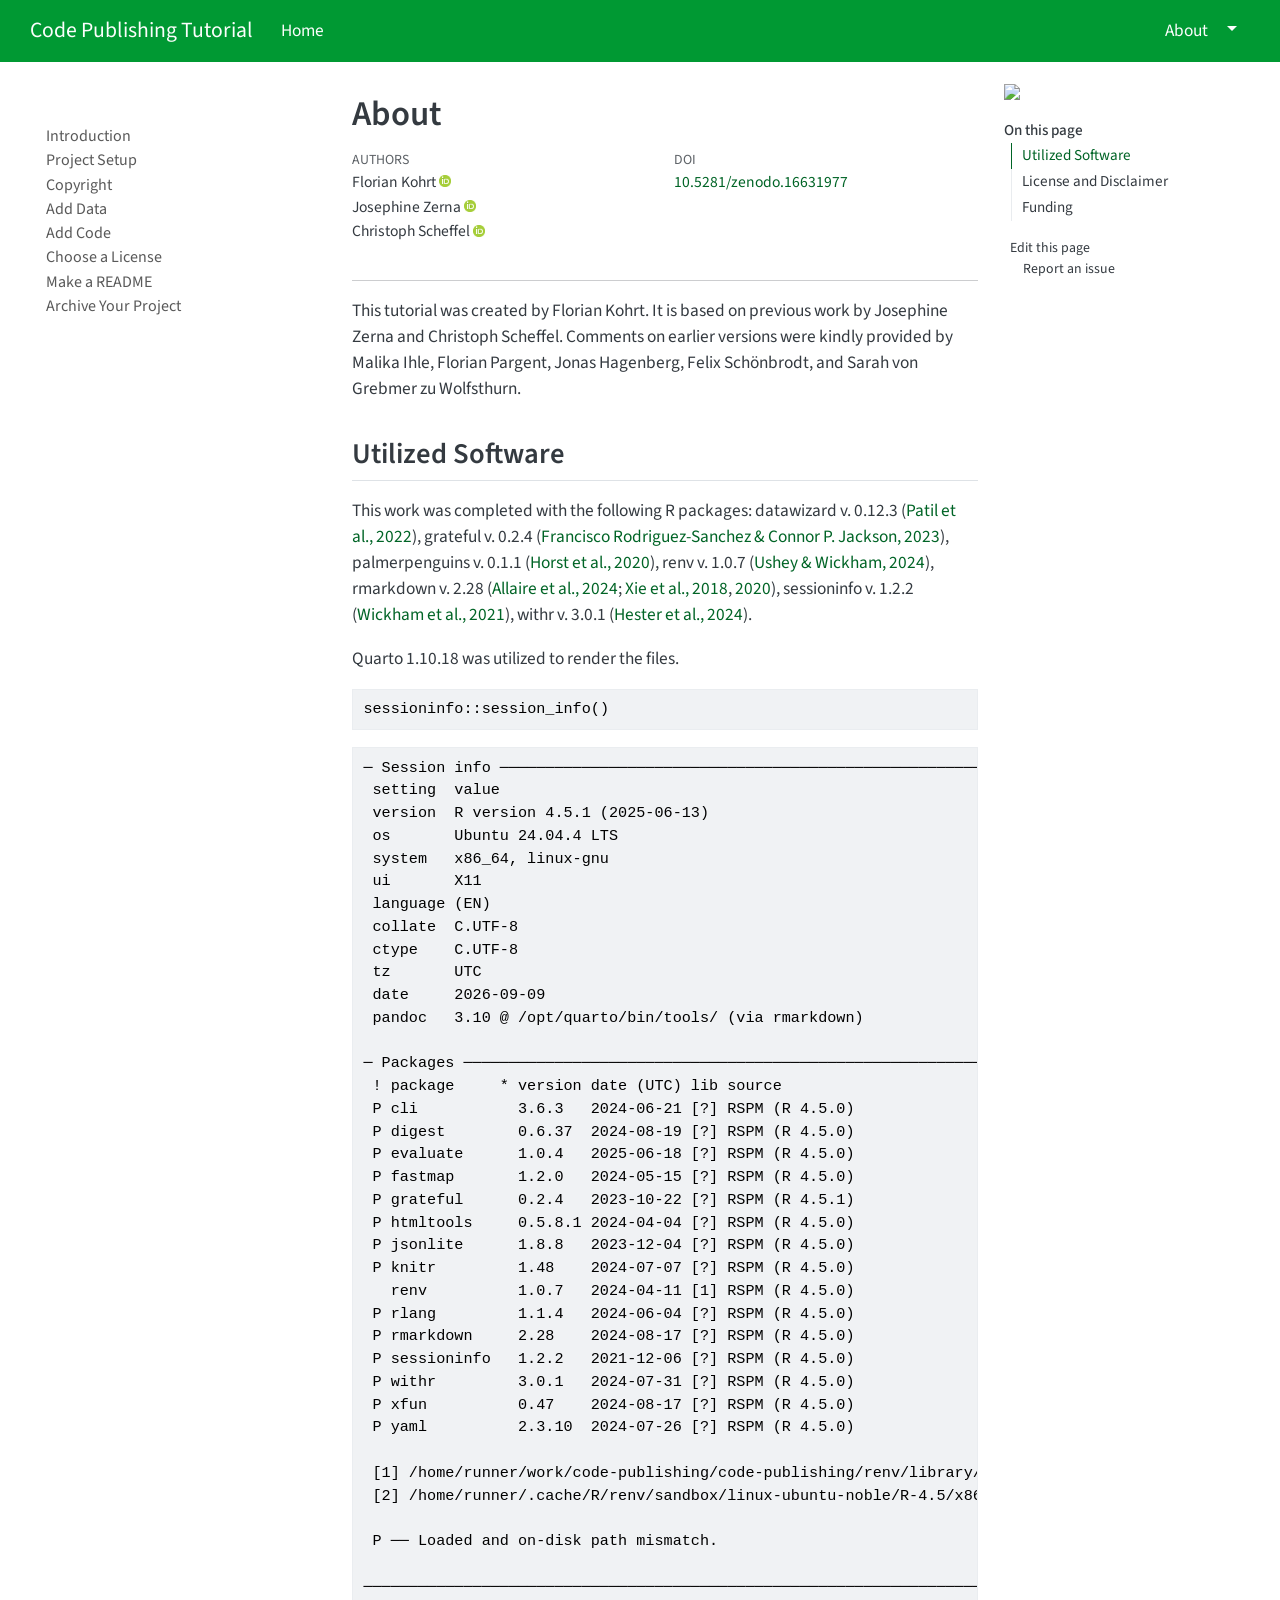
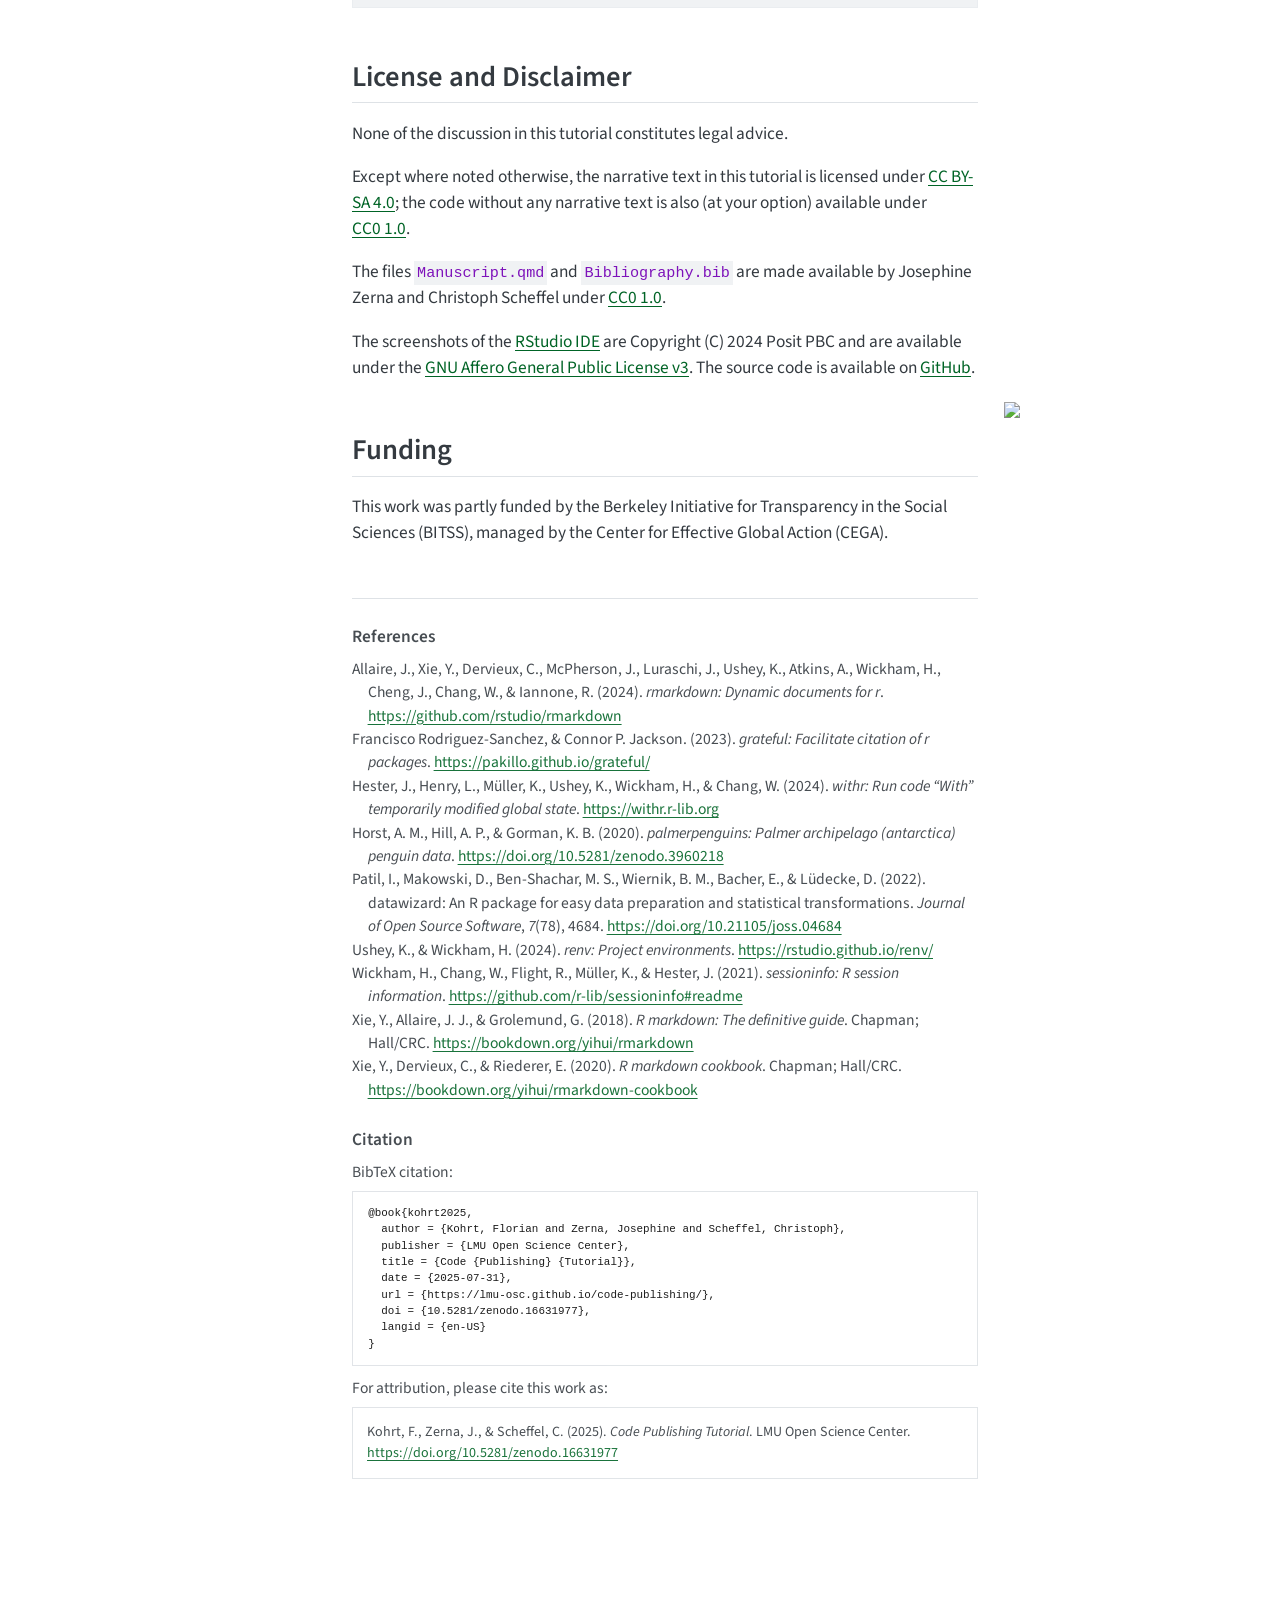
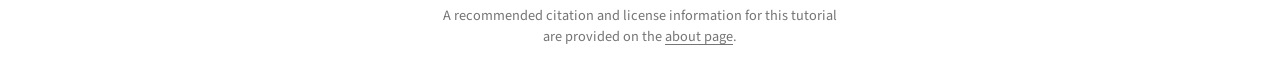
==== about.html @ c2f4f4b2 "Built site for gh-pages" ====
<!DOCTYPE html>
<html xmlns="http://www.w3.org/1999/xhtml" lang="en-US" xml:lang="en-US"><head>

<meta charset="utf-8">
<meta name="generator" content="quarto-1.10.18">

<meta name="viewport" content="width=device-width, initial-scale=1.0, user-scalable=yes">

<meta name="author" content="Florian Kohrt">
<meta name="author" content="Josephine Zerna">
<meta name="author" content="Christoph Scheffel">

<title>About – Code Publishing Tutorial</title>
<style>
/* Default styles provided by pandoc.
** See https://pandoc.org/MANUAL.html#variables-for-html for config info.
*/
span.smallcaps{font-variant: small-caps;}
div.columns{display: flex; gap: 1.5em;}
div.column{flex: auto;}
@media screen {
div.columns{gap: min(4vw, 1.5em);}
div.column{overflow-x: auto;}
}
div.hanging-indent{margin-left: 1.5em; text-indent: -1.5em;}
ul.task-list{list-style: none;}
ul.task-list li input[type="checkbox"] {
  width: 0.8em;
  margin: 0 0.8em 0.2em -1em; /* quarto-specific, see https://github.com/quarto-dev/quarto-cli/issues/4556 */ 
  vertical-align: middle;
}
/* CSS for syntax highlighting */
html { -webkit-text-size-adjust: 100%; }
pre > code.sourceCode { white-space: pre; position: relative; }
pre > code.sourceCode > span { display: inline-block; line-height: 1.25; }
pre > code.sourceCode > span:empty { height: 1.2em; }
.sourceCode { overflow: visible; }
code.sourceCode > span { color: inherit; text-decoration: inherit; }
div.sourceCode { margin: 1em 0; }
pre.sourceCode { margin: 0; }
@media screen {
div.sourceCode { overflow: auto; }
}
@media print {
pre > code.sourceCode { white-space: pre-wrap; }
pre > code.sourceCode > span { text-indent: -5em; padding-left: 5em; }
}
pre.numberSource code
  { counter-reset: source-line 0; }
pre.numberSource code > span
  { position: relative; left: -4em; counter-increment: source-line; }
pre.numberSource code > span > a:first-child::before
  { content: counter(source-line);
    position: relative; left: -1em; text-align: right; vertical-align: baseline;
    border: none; display: inline-block;
    -webkit-touch-callout: none; -webkit-user-select: none;
    -khtml-user-select: none; -moz-user-select: none;
    -ms-user-select: none; user-select: none;
    padding: 0 4px; width: 4em;
  }
pre.numberSource { margin-left: 3em;  padding-left: 4px; }
div.sourceCode
  {   }
@media screen {
pre > code.sourceCode > span > a:first-child::before { text-decoration: underline; }
}
/* CSS for citations */
div.csl-bib-body { }
div.csl-entry {
  clear: both;
  margin-bottom: 0em;
}
.hanging-indent div.csl-entry {
  margin-left:2em;
  text-indent:-2em;
}
div.csl-left-margin {
  min-width:2em;
  float:left;
}
div.csl-right-inline {
  margin-left:2em;
  padding-left:1em;
}
div.csl-indent {
  margin-left: 2em;
}</style>


<script src="site_libs/quarto-nav/quarto-nav.js"></script>
<script src="site_libs/quarto-nav/headroom.min.js"></script>
<script src="site_libs/clipboard/clipboard.min.js"></script>
<script src="site_libs/quarto-search/autocomplete.umd.js"></script>
<script src="site_libs/quarto-search/fuse.min.js"></script>
<script src="site_libs/quarto-search/quarto-search.js"></script>
<meta name="quarto:offset" content="./">
<link href="./images/LMU-OSC_favicon.jpg" rel="icon" type="image/jpeg">
<script src="site_libs/quarto-html/quarto.js" type="module"></script>
<script src="site_libs/quarto-html/tabsets/tabsets.js" type="module"></script>
<script src="site_libs/quarto-html/popper.min.js"></script>
<script src="site_libs/quarto-html/tippy.umd.min.js"></script>
<script src="site_libs/quarto-html/anchor.min.js"></script>
<link href="site_libs/quarto-html/tippy.css" rel="stylesheet">
<link href="site_libs/quarto-html/quarto-syntax-highlighting-64a204ab8560d761af7679ceaba22944.css" rel="stylesheet" id="quarto-text-highlighting-styles">
<script src="site_libs/bootstrap/bootstrap.min.js"></script>
<link href="site_libs/bootstrap/bootstrap-icons.css" rel="stylesheet">
<link href="site_libs/bootstrap/bootstrap-1b61141437a5962cd4e12cdd92d5c859.min.css" rel="stylesheet" append-hash="true" id="quarto-bootstrap" data-mode="light">
<script id="quarto-search-options" type="application/json">{
  "location": "sidebar",
  "copy-button": false,
  "collapse-after": 3,
  "panel-placement": "start",
  "type": "textbox",
  "limit": 50,
  "keyboard-shortcut": [
    "f",
    "/",
    "s"
  ],
  "language": {
    "search-no-results-text": "No results",
    "search-matching-documents-text": "matching documents",
    "search-copy-link-title": "Copy link to search",
    "search-hide-matches-text": "Hide additional matches",
    "search-more-match-text": "more match in this document",
    "search-more-matches-text": "more matches in this document",
    "search-clear-button-title": "Clear",
    "search-text-placeholder": "",
    "search-detached-cancel-button-title": "Cancel",
    "search-submit-button-title": "Submit",
    "search-label": "Search"
  }
}</script>


</head>

<body class="nav-sidebar floating nav-fixed slimcontent quarto-light">

<div id="quarto-search-results"></div>
  <header id="quarto-header" class="headroom fixed-top">
    <nav class="navbar navbar-expand-lg " data-bs-theme="dark">
      <div class="navbar-container container-fluid">
      <div class="navbar-brand-container mx-auto">
    <a class="navbar-brand" href="./index.html">
    <span class="navbar-title">Code Publishing Tutorial</span>
    </a>
  </div>
          <button class="navbar-toggler" type="button" data-bs-toggle="collapse" data-bs-target="#navbarCollapse" aria-controls="navbarCollapse" role="menu" aria-expanded="false" aria-label="Toggle navigation" onclick="if (window.quartoToggleHeadroom) { window.quartoToggleHeadroom(); }">
  <span class="navbar-toggler-icon"></span>
</button>
          <div class="collapse navbar-collapse" id="navbarCollapse">
            <ul class="navbar-nav navbar-nav-scroll me-auto">
  <li class="nav-item">
    <a class="nav-link" href="./index.html"> 
<span class="menu-text">Home</span></a>
  </li>  
</ul>
            <ul class="navbar-nav navbar-nav-scroll ms-auto">
  <li class="nav-item">
    <a class="nav-link active" href="./about.html" aria-current="page"> 
<span class="menu-text">About</span></a>
  </li>  
</ul>
          </div> <!-- /navcollapse -->
            <div class="quarto-navbar-tools">
    <div class="dropdown">
      <a href="" title="" id="quarto-navigation-tool-dropdown-0" class="quarto-navigation-tool dropdown-toggle px-1" data-bs-toggle="dropdown" aria-expanded="false" role="link" aria-label=""><i class="bi bi-github"></i></a>
      <ul class="dropdown-menu" aria-labelledby="quarto-navigation-tool-dropdown-0">
          <li>
            <a class="dropdown-item quarto-navbar-tools-item" href="https://github.com/fkohrt/code-publishing">
            Source Code
            </a>
          </li>
          <li>
            <a class="dropdown-item quarto-navbar-tools-item" href="https://github.com/fkohrt/code-publishing/issues">
            Report a Bug
            </a>
          </li>
      </ul>
    </div>
    <a href="https://www.osc.uni-muenchen.de/" title="" class="quarto-navigation-tool px-1" aria-label=""><i class="bi bi-house-heart"></i></a>
</div>
      </div> <!-- /container-fluid -->
    </nav>
  <nav class="quarto-secondary-nav">
    <div class="container-fluid d-flex">
      <button type="button" class="quarto-btn-toggle btn" data-bs-toggle="collapse" role="button" data-bs-target=".quarto-sidebar-collapse-item" aria-controls="quarto-sidebar" aria-expanded="false" aria-label="Toggle sidebar navigation" onclick="if (window.quartoToggleHeadroom) { window.quartoToggleHeadroom(); }">
        <i class="bi bi-layout-text-sidebar-reverse"></i>
      </button>
        <nav class="quarto-page-breadcrumbs" aria-label="breadcrumb"><ol class="breadcrumb"><li class="breadcrumb-item">About</li></ol></nav>
        <a class="flex-grow-1" role="navigation" data-bs-toggle="collapse" data-bs-target=".quarto-sidebar-collapse-item" aria-controls="quarto-sidebar" aria-expanded="false" aria-label="Toggle sidebar navigation" onclick="if (window.quartoToggleHeadroom) { window.quartoToggleHeadroom(); }">      
        </a>
      <button type="button" class="btn quarto-search-button" aria-label="Search" onclick="window.quartoOpenSearch();">
        <i class="bi bi-search"></i>
      </button>
    </div>
  </nav>
</header>
<!-- content -->
<div id="quarto-content" class="quarto-container page-columns page-rows-contents page-layout-article page-navbar">
<!-- sidebar -->
  <nav id="quarto-sidebar" class="sidebar collapse collapse-horizontal quarto-sidebar-collapse-item sidebar-navigation floating overflow-auto">
        <div class="mt-2 flex-shrink-0 align-items-center">
        <div class="sidebar-search">
        <div id="quarto-search" class="" title="Search"></div>
        </div>
        </div>
    <div class="sidebar-menu-container"> 
    <ul class="list-unstyled mt-1">
        <li class="sidebar-item">
  <div class="sidebar-item-container"> 
  <a href="./intro.html" class="sidebar-item-text sidebar-link">
 <span class="menu-text">Introduction</span></a>
  </div>
</li>
        <li class="sidebar-item">
  <div class="sidebar-item-container"> 
  <a href="./setup.html" class="sidebar-item-text sidebar-link">
 <span class="menu-text">Project Setup</span></a>
  </div>
</li>
        <li class="sidebar-item">
  <div class="sidebar-item-container"> 
  <a href="./copyright.html" class="sidebar-item-text sidebar-link">
 <span class="menu-text">Copyright</span></a>
  </div>
</li>
        <li class="sidebar-item">
  <div class="sidebar-item-container"> 
  <a href="./data.html" class="sidebar-item-text sidebar-link">
 <span class="menu-text">Add Data</span></a>
  </div>
</li>
        <li class="sidebar-item">
  <div class="sidebar-item-container"> 
  <a href="./code.html" class="sidebar-item-text sidebar-link">
 <span class="menu-text">Add Code</span></a>
  </div>
</li>
        <li class="sidebar-item">
  <div class="sidebar-item-container"> 
  <a href="./choose_license.html" class="sidebar-item-text sidebar-link">
 <span class="menu-text">Choose a License</span></a>
  </div>
</li>
        <li class="sidebar-item">
  <div class="sidebar-item-container"> 
  <a href="./make_readme.html" class="sidebar-item-text sidebar-link">
 <span class="menu-text">Make a README</span></a>
  </div>
</li>
        <li class="sidebar-item">
  <div class="sidebar-item-container"> 
  <a href="./archive.html" class="sidebar-item-text sidebar-link">
 <span class="menu-text">Archive Your Project</span></a>
  </div>
</li>
    </ul>
    </div>
</nav>
<div id="quarto-sidebar-glass" class="quarto-sidebar-collapse-item" data-bs-toggle="collapse" data-bs-target=".quarto-sidebar-collapse-item"></div>
<!-- margin-sidebar -->
    <div id="quarto-margin-sidebar" class="sidebar margin-sidebar"><div class="quarto-margin-header"><div class="margin-header-item">
<p><img src="./images/LMU-OSC_logo.jpg" class="img-fluid" width="175"></p>
</div></div>
        <nav id="TOC" role="doc-toc" class="toc-active">
    <h2 id="toc-title">On this page</h2>
   
  <ul>
  <li><a href="#utilized-software" id="toc-utilized-software" class="nav-link active" data-scroll-target="#utilized-software">Utilized Software</a></li>
  <li><a href="#license-and-disclaimer" id="toc-license-and-disclaimer" class="nav-link" data-scroll-target="#license-and-disclaimer">License and Disclaimer</a></li>
  <li><a href="#funding" id="toc-funding" class="nav-link" data-scroll-target="#funding">Funding</a></li>
  </ul>
<div class="toc-actions"><ul><li><a href="https://github.com/fkohrt/code-publishing/edit/main/about.qmd" class="toc-action"><i class="bi bi-github"></i>Edit this page</a></li><li><a href="https://github.com/fkohrt/code-publishing/issues/new" class="toc-action"><i class="bi empty"></i>Report an issue</a></li></ul></div></nav>
    </div>
<!-- main -->
<main class="content page-columns page-full" id="quarto-document-content">

<header id="title-block-header" class="quarto-title-block default">
<div class="quarto-title">
<h1 class="title">About</h1>
</div>



<div class="quarto-title-meta">

    <div>
    <div class="quarto-title-meta-heading">Authors</div>
    <div class="quarto-title-meta-contents">
             <p>Florian Kohrt <a href="https://orcid.org/0000-0003-0374-5625" class="quarto-title-author-orcid" aria-label="ORCID profile for Florian Kohrt"> <img alt="" src="[data-uri]"></a></p>
             <p>Josephine Zerna <a href="https://orcid.org/0000-0003-2892-884X" class="quarto-title-author-orcid" aria-label="ORCID profile for Josephine Zerna"> <img alt="" src="[data-uri]"></a></p>
             <p>Christoph Scheffel <a href="https://orcid.org/0000-0001-5963-9229" class="quarto-title-author-orcid" aria-label="ORCID profile for Christoph Scheffel"> <img alt="" src="[data-uri]"></a></p>
          </div>
  </div>
    
  
    
    <div>
    <div class="quarto-title-meta-heading">Doi</div>
    <div class="quarto-title-meta-contents">
      <p class="doi">
        <a href="https://doi.org/10.5281/zenodo.16631977">10.5281/zenodo.16631977</a>
      </p>
    </div>
  </div>
  </div>
  


</header>


<hr>
<p>This tutorial was created by Florian Kohrt. It is based on previous work by Josephine Zerna and Christoph Scheffel. Comments on earlier versions were kindly provided by Malika Ihle, Florian Pargent, Jonas Hagenberg, Felix Schönbrodt, and Sarah von Grebmer zu Wolfsthurn.</p>
<section id="utilized-software" class="level2">
<h2 class="anchored" data-anchor-id="utilized-software">Utilized Software</h2>
<div class="cell">
<div class="cell-output-display">
<p>This work was completed with the following R packages: datawizard v. 0.12.3 <span class="citation" data-cites="datawizard">(<a href="#ref-datawizard" role="doc-biblioref">Patil et al., 2022</a>)</span>, grateful v. 0.2.4 <span class="citation" data-cites="grateful">(<a href="#ref-grateful" role="doc-biblioref">Francisco Rodriguez-Sanchez &amp; Connor P. Jackson, 2023</a>)</span>, palmerpenguins v. 0.1.1 <span class="citation" data-cites="palmerpenguins">(<a href="#ref-palmerpenguins" role="doc-biblioref">Horst et al., 2020</a>)</span>, renv v. 1.0.7 <span class="citation" data-cites="renv">(<a href="#ref-renv" role="doc-biblioref">Ushey &amp; Wickham, 2024</a>)</span>, rmarkdown v. 2.28 <span class="citation" data-cites="rmarkdown2018 rmarkdown2020 rmarkdown2024">(<a href="#ref-rmarkdown2024" role="doc-biblioref">Allaire et al., 2024</a>; <a href="#ref-rmarkdown2018" role="doc-biblioref">Xie et al., 2018</a>, <a href="#ref-rmarkdown2020" role="doc-biblioref">2020</a>)</span>, sessioninfo v. 1.2.2 <span class="citation" data-cites="sessioninfo">(<a href="#ref-sessioninfo" role="doc-biblioref">Wickham et al., 2021</a>)</span>, withr v. 3.0.1 <span class="citation" data-cites="withr">(<a href="#ref-withr" role="doc-biblioref">Hester et al., 2024</a>)</span>.</p>
</div>
</div>
<p>Quarto 1.10.18 was utilized to render the files.</p>
<div class="cell">
<div class="code-copy-outer-scaffold"><div class="sourceCode cell-code" id="cb1"><pre class="sourceCode r code-with-copy"><code class="sourceCode r"><span id="cb1-1"><a href="#cb1-1" aria-hidden="true" tabindex="-1"></a>sessioninfo<span class="sc">::</span><span class="fu">session_info</span>()</span></code></pre></div><button title="Copy to Clipboard" class="code-copy-button"><i class="bi"></i></button></div>
<div class="cell-output cell-output-stdout">
<div class="code-copy-outer-scaffold"><div class="sourceCode" id="cb2"><pre class="sourceCode txt code-overflow-scroll code-with-copy"><code class="sourceCode default"><span id="cb2-1"><a href="#cb2-1" aria-hidden="true" tabindex="-1"></a>─ Session info ───────────────────────────────────────────────────────────────</span>
<span id="cb2-2"><a href="#cb2-2" aria-hidden="true" tabindex="-1"></a> setting  value</span>
<span id="cb2-3"><a href="#cb2-3" aria-hidden="true" tabindex="-1"></a> version  R version 4.5.1 (2025-06-13)</span>
<span id="cb2-4"><a href="#cb2-4" aria-hidden="true" tabindex="-1"></a> os       Ubuntu 24.04.4 LTS</span>
<span id="cb2-5"><a href="#cb2-5" aria-hidden="true" tabindex="-1"></a> system   x86_64, linux-gnu</span>
<span id="cb2-6"><a href="#cb2-6" aria-hidden="true" tabindex="-1"></a> ui       X11</span>
<span id="cb2-7"><a href="#cb2-7" aria-hidden="true" tabindex="-1"></a> language (EN)</span>
<span id="cb2-8"><a href="#cb2-8" aria-hidden="true" tabindex="-1"></a> collate  C.UTF-8</span>
<span id="cb2-9"><a href="#cb2-9" aria-hidden="true" tabindex="-1"></a> ctype    C.UTF-8</span>
<span id="cb2-10"><a href="#cb2-10" aria-hidden="true" tabindex="-1"></a> tz       UTC</span>
<span id="cb2-11"><a href="#cb2-11" aria-hidden="true" tabindex="-1"></a> date     2026-09-09</span>
<span id="cb2-12"><a href="#cb2-12" aria-hidden="true" tabindex="-1"></a> pandoc   3.10 @ /opt/quarto/bin/tools/ (via rmarkdown)</span>
<span id="cb2-13"><a href="#cb2-13" aria-hidden="true" tabindex="-1"></a></span>
<span id="cb2-14"><a href="#cb2-14" aria-hidden="true" tabindex="-1"></a>─ Packages ───────────────────────────────────────────────────────────────────</span>
<span id="cb2-15"><a href="#cb2-15" aria-hidden="true" tabindex="-1"></a> ! package     * version date (UTC) lib source</span>
<span id="cb2-16"><a href="#cb2-16" aria-hidden="true" tabindex="-1"></a> P cli           3.6.3   2024-06-21 [?] RSPM (R 4.5.0)</span>
<span id="cb2-17"><a href="#cb2-17" aria-hidden="true" tabindex="-1"></a> P digest        0.6.37  2024-08-19 [?] RSPM (R 4.5.0)</span>
<span id="cb2-18"><a href="#cb2-18" aria-hidden="true" tabindex="-1"></a> P evaluate      1.0.4   2025-06-18 [?] RSPM (R 4.5.0)</span>
<span id="cb2-19"><a href="#cb2-19" aria-hidden="true" tabindex="-1"></a> P fastmap       1.2.0   2024-05-15 [?] RSPM (R 4.5.0)</span>
<span id="cb2-20"><a href="#cb2-20" aria-hidden="true" tabindex="-1"></a> P grateful      0.2.4   2023-10-22 [?] RSPM (R 4.5.1)</span>
<span id="cb2-21"><a href="#cb2-21" aria-hidden="true" tabindex="-1"></a> P htmltools     0.5.8.1 2024-04-04 [?] RSPM (R 4.5.0)</span>
<span id="cb2-22"><a href="#cb2-22" aria-hidden="true" tabindex="-1"></a> P jsonlite      1.8.8   2023-12-04 [?] RSPM (R 4.5.0)</span>
<span id="cb2-23"><a href="#cb2-23" aria-hidden="true" tabindex="-1"></a> P knitr         1.48    2024-07-07 [?] RSPM (R 4.5.0)</span>
<span id="cb2-24"><a href="#cb2-24" aria-hidden="true" tabindex="-1"></a>   renv          1.0.7   2024-04-11 [1] RSPM (R 4.5.0)</span>
<span id="cb2-25"><a href="#cb2-25" aria-hidden="true" tabindex="-1"></a> P rlang         1.1.4   2024-06-04 [?] RSPM (R 4.5.0)</span>
<span id="cb2-26"><a href="#cb2-26" aria-hidden="true" tabindex="-1"></a> P rmarkdown     2.28    2024-08-17 [?] RSPM (R 4.5.0)</span>
<span id="cb2-27"><a href="#cb2-27" aria-hidden="true" tabindex="-1"></a> P sessioninfo   1.2.2   2021-12-06 [?] RSPM (R 4.5.0)</span>
<span id="cb2-28"><a href="#cb2-28" aria-hidden="true" tabindex="-1"></a> P withr         3.0.1   2024-07-31 [?] RSPM (R 4.5.0)</span>
<span id="cb2-29"><a href="#cb2-29" aria-hidden="true" tabindex="-1"></a> P xfun          0.47    2024-08-17 [?] RSPM (R 4.5.0)</span>
<span id="cb2-30"><a href="#cb2-30" aria-hidden="true" tabindex="-1"></a> P yaml          2.3.10  2024-07-26 [?] RSPM (R 4.5.0)</span>
<span id="cb2-31"><a href="#cb2-31" aria-hidden="true" tabindex="-1"></a></span>
<span id="cb2-32"><a href="#cb2-32" aria-hidden="true" tabindex="-1"></a> [1] /home/runner/work/code-publishing/code-publishing/renv/library/linux-ubuntu-noble/R-4.5/x86_64-pc-linux-gnu</span>
<span id="cb2-33"><a href="#cb2-33" aria-hidden="true" tabindex="-1"></a> [2] /home/runner/.cache/R/renv/sandbox/linux-ubuntu-noble/R-4.5/x86_64-pc-linux-gnu/179fe56a</span>
<span id="cb2-34"><a href="#cb2-34" aria-hidden="true" tabindex="-1"></a></span>
<span id="cb2-35"><a href="#cb2-35" aria-hidden="true" tabindex="-1"></a> P ── Loaded and on-disk path mismatch.</span>
<span id="cb2-36"><a href="#cb2-36" aria-hidden="true" tabindex="-1"></a></span>
<span id="cb2-37"><a href="#cb2-37" aria-hidden="true" tabindex="-1"></a>──────────────────────────────────────────────────────────────────────────────</span></code></pre></div><button title="Copy to Clipboard" class="code-copy-button"><i class="bi"></i></button></div>
</div>
</div>
</section>
<section id="license-and-disclaimer" class="level2">
<h2 class="anchored" data-anchor-id="license-and-disclaimer">License and Disclaimer</h2>
<p>None of the discussion in this tutorial constitutes legal advice.</p>
<p>Except where noted otherwise, the narrative text in this tutorial is licensed under <a href="LICENSE-CC-BY-SA.txt">CC&nbsp;BY-SA&nbsp;4.0</a>; the code without any narrative text is also (at your option) available under <a href="LICENSE-CC0.txt">CC0&nbsp;1.0</a>.</p>
<p>The files <code>Manuscript.qmd</code> and <code>Bibliography.bib</code> are made available by Josephine Zerna and Christoph Scheffel under <a href="LICENSE-CC0.txt">CC0&nbsp;1.0</a>.</p>
<p>The screenshots of the <a href="https://github.com/rstudio/rstudio">RStudio IDE</a> are Copyright (C) 2024 Posit PBC and are available under the <a href="LICENSE-AGPL.txt">GNU Affero General Public License v3</a>. The source code is available on <a href="https://github.com/rstudio/rstudio/tree/v2024.04.2%2B764">GitHub</a>.</p>
</section>
<section id="funding" class="level2 page-columns page-full">
<h2 class="anchored" data-anchor-id="funding">Funding</h2>

<div class="no-row-height column-margin column-container"><div class="">
<p><img src="images/bitss.png" class="img-fluid" width="250"></p>
</div></div><p>This work was partly funded by the Berkeley Initiative for Transparency in the Social Sciences (BITSS), managed by the Center for Effective Global Action (CEGA).</p>



</section>

<div id="quarto-appendix" class="default"><section class="quarto-appendix-contents" role="doc-bibliography" id="quarto-bibliography"><h2 class="anchored quarto-appendix-heading">References</h2><div id="refs" class="references csl-bib-body hanging-indent" data-entry-spacing="0" data-line-spacing="2" role="list">
<div id="ref-rmarkdown2024" class="csl-entry" role="listitem">
Allaire, J., Xie, Y., Dervieux, C., McPherson, J., Luraschi, J., Ushey, K., Atkins, A., Wickham, H., Cheng, J., Chang, W., &amp; Iannone, R. (2024). <em><span class="nocase">rmarkdown</span>: Dynamic documents for r</em>. <a href="https://github.com/rstudio/rmarkdown">https://github.com/rstudio/rmarkdown</a>
</div>
<div id="ref-grateful" class="csl-entry" role="listitem">
Francisco Rodriguez-Sanchez, &amp; Connor P. Jackson. (2023). <em><span class="nocase">grateful</span>: Facilitate citation of r packages</em>. <a href="https://pakillo.github.io/grateful/">https://pakillo.github.io/grateful/</a>
</div>
<div id="ref-withr" class="csl-entry" role="listitem">
Hester, J., Henry, L., Müller, K., Ushey, K., Wickham, H., &amp; Chang, W. (2024). <em><span class="nocase">withr</span>: Run code <span>“<span>With</span>”</span> temporarily modified global state</em>. <a href="https://withr.r-lib.org">https://withr.r-lib.org</a>
</div>
<div id="ref-palmerpenguins" class="csl-entry" role="listitem">
Horst, A. M., Hill, A. P., &amp; Gorman, K. B. (2020). <em><span class="nocase">palmerpenguins</span>: Palmer archipelago (antarctica) penguin data</em>. <a href="https://doi.org/10.5281/zenodo.3960218">https://doi.org/10.5281/zenodo.3960218</a>
</div>
<div id="ref-datawizard" class="csl-entry" role="listitem">
Patil, I., Makowski, D., Ben-Shachar, M. S., Wiernik, B. M., Bacher, E., &amp; Lüdecke, D. (2022). <span class="nocase">datawizard</span>: An <span>R</span> package for easy data preparation and statistical transformations. <em>Journal of Open Source Software</em>, <em>7</em>(78), 4684. <a href="https://doi.org/10.21105/joss.04684">https://doi.org/10.21105/joss.04684</a>
</div>
<div id="ref-renv" class="csl-entry" role="listitem">
Ushey, K., &amp; Wickham, H. (2024). <em><span class="nocase">renv</span>: Project environments</em>. <a href="https://rstudio.github.io/renv/">https://rstudio.github.io/renv/</a>
</div>
<div id="ref-sessioninfo" class="csl-entry" role="listitem">
Wickham, H., Chang, W., Flight, R., Müller, K., &amp; Hester, J. (2021). <em><span class="nocase">sessioninfo</span>: R session information</em>. <a href="https://github.com/r-lib/sessioninfo#readme">https://github.com/r-lib/sessioninfo#readme</a>
</div>
<div id="ref-rmarkdown2018" class="csl-entry" role="listitem">
Xie, Y., Allaire, J. J., &amp; Grolemund, G. (2018). <em>R markdown: The definitive guide</em>. Chapman; Hall/CRC. <a href="https://bookdown.org/yihui/rmarkdown">https://bookdown.org/yihui/rmarkdown</a>
</div>
<div id="ref-rmarkdown2020" class="csl-entry" role="listitem">
Xie, Y., Dervieux, C., &amp; Riederer, E. (2020). <em>R markdown cookbook</em>. Chapman; Hall/CRC. <a href="https://bookdown.org/yihui/rmarkdown-cookbook">https://bookdown.org/yihui/rmarkdown-cookbook</a>
</div>
</div></section><section class="quarto-appendix-contents" id="quarto-citation"><h2 class="anchored quarto-appendix-heading">Citation</h2><div><div class="quarto-appendix-secondary-label">BibTeX citation:</div><pre class="sourceCode code-with-copy quarto-appendix-bibtex"><code class="sourceCode bibtex">@book{kohrt2025,
  author = {Kohrt, Florian and Zerna, Josephine and Scheffel, Christoph},
  publisher = {LMU Open Science Center},
  title = {Code {Publishing} {Tutorial}},
  date = {2025-07-31},
  url = {https://lmu-osc.github.io/code-publishing/},
  doi = {10.5281/zenodo.16631977},
  langid = {en-US}
}
</code><button title="Copy to Clipboard" class="code-copy-button"><i class="bi"></i></button></pre><div class="quarto-appendix-secondary-label">For attribution, please cite this work as:</div><div id="ref-kohrt2025" class="csl-entry quarto-appendix-citeas" role="listitem">
Kohrt, F., Zerna, J., &amp; Scheffel, C. (2025). <em>Code Publishing
Tutorial</em>. LMU Open Science Center. <a href="https://doi.org/10.5281/zenodo.16631977">https://doi.org/10.5281/zenodo.16631977</a>
</div></div></section></div></main> <!-- /main -->
<script id="quarto-html-after-body" type="application/javascript">
  window.document.addEventListener("DOMContentLoaded", function (event) {
    const icon = "";
    const anchorJS = new window.AnchorJS();
    anchorJS.options = {
      placement: 'right',
      icon: icon
    };
    anchorJS.add('.anchored');
    const isCodeAnnotation = (el) => {
      for (const clz of el.classList) {
        if (clz.startsWith('code-annotation-')) {                     
          return true;
        }
      }
      return false;
    }
    const onCopySuccess = function(e) {
      // button target
      const button = e.trigger;
      // don't keep focus
      button.blur();
      // flash "checked"
      button.classList.add('code-copy-button-checked');
      var currentTitle = button.getAttribute("title");
      button.setAttribute("title", "Copied!");
      let tooltip;
      if (window.bootstrap) {
        button.setAttribute("data-bs-toggle", "tooltip");
        button.setAttribute("data-bs-placement", "left");
        button.setAttribute("data-bs-title", "Copied!");
        tooltip = new bootstrap.Tooltip(button, 
          { trigger: "manual", 
            customClass: "code-copy-button-tooltip",
            offset: [0, -8]});
        tooltip.show();    
      }
      setTimeout(function() {
        if (tooltip) {
          tooltip.hide();
          button.removeAttribute("data-bs-title");
          button.removeAttribute("data-bs-toggle");
          button.removeAttribute("data-bs-placement");
        }
        button.setAttribute("title", currentTitle);
        button.classList.remove('code-copy-button-checked');
      }, 1000);
      // clear code selection
      e.clearSelection();
    }
    const getTextToCopy = function(trigger) {
      const outerScaffold = trigger.parentElement.cloneNode(true);
      const codeEl = outerScaffold.querySelector('code');
      for (const childEl of codeEl.children) {
        if (isCodeAnnotation(childEl)) {
          childEl.remove();
        }
      }
      return codeEl.innerText;
    }
    const clipboard = new window.ClipboardJS('.code-copy-button:not([data-in-quarto-modal])', {
      text: getTextToCopy
    });
    clipboard.on('success', onCopySuccess);
    if (window.document.getElementById('quarto-embedded-source-code-modal')) {
      const clipboardModal = new window.ClipboardJS('.code-copy-button[data-in-quarto-modal]', {
        text: getTextToCopy,
        container: window.document.getElementById('quarto-embedded-source-code-modal')
      });
      clipboardModal.on('success', onCopySuccess);
    }
      var localhostRegex = new RegExp(/^(?:http|https):\/\/localhost\:?[0-9]*\//);
      var mailtoRegex = new RegExp(/^mailto:/);
        var filterRegex = new RegExp("https:\/\/fkohrt\.github\.io\/code-publishing\/");
      var isInternal = (href) => {
          return filterRegex.test(href) || localhostRegex.test(href) || mailtoRegex.test(href);
      }
      // Inspect non-navigation links and adorn them if external
     var links = window.document.querySelectorAll('a[href]:not(.nav-link):not(.navbar-brand):not(.toc-action):not(.sidebar-link):not(.sidebar-item-toggle):not(.pagination-link):not(.no-external):not([aria-hidden]):not(.dropdown-item):not(.quarto-navigation-tool):not(.about-link)');
      for (var i=0; i<links.length; i++) {
        const link = links[i];
        if (!isInternal(link.href)) {
          // undo the damage that might have been done by quarto-nav.js in the case of
          // links that we want to consider external
          if (link.dataset.originalHref !== undefined) {
            link.href = link.dataset.originalHref;
          }
        }
      }
    function tippyHover(el, contentFn, onTriggerFn, onUntriggerFn) {
      const config = {
        allowHTML: true,
        maxWidth: 500,
        delay: 100,
        arrow: false,
        appendTo: function(el) {
            return el.parentElement;
        },
        interactive: true,
        interactiveBorder: 10,
        theme: 'quarto',
        placement: 'bottom-start',
      };
      if (contentFn) {
        config.content = contentFn;
      }
      if (onTriggerFn) {
        config.onTrigger = onTriggerFn;
      }
      if (onUntriggerFn) {
        config.onUntrigger = onUntriggerFn;
      }
      window.tippy(el, config); 
    }
    const noterefs = window.document.querySelectorAll('a[role="doc-noteref"]');
    for (var i=0; i<noterefs.length; i++) {
      const ref = noterefs[i];
      tippyHover(ref, function() {
        // use id or data attribute instead here
        let href = ref.getAttribute('data-footnote-href') || ref.getAttribute('href');
        try { href = new URL(href).hash; } catch {}
        const id = href.replace(/^#\/?/, "");
        const note = window.document.getElementById(id);
        if (note) {
          return note.innerHTML;
        } else {
          return "";
        }
      });
    }
    const xrefs = window.document.querySelectorAll('a.quarto-xref');
    const processXRef = (id, note) => {
      // Strip column container classes
      const stripColumnClz = (el) => {
        el.classList.remove("page-full", "page-columns");
        if (el.children) {
          for (const child of el.children) {
            stripColumnClz(child);
          }
        }
      }
      stripColumnClz(note)
      if (id === null || id.startsWith('sec-')) {
        // Special case sections, only their first couple elements
        const container = document.createElement("div");
        if (note.children && note.children.length > 2) {
          container.appendChild(note.children[0].cloneNode(true));
          for (let i = 1; i < note.children.length; i++) {
            const child = note.children[i];
            if (child.tagName === "P" && child.innerText === "") {
              continue;
            } else {
              container.appendChild(child.cloneNode(true));
              break;
            }
          }
          if (window.Quarto?.typesetMath) {
            window.Quarto.typesetMath(container);
          }
          return container.innerHTML
        } else {
          if (window.Quarto?.typesetMath) {
            window.Quarto.typesetMath(note);
          }
          return note.innerHTML;
        }
      } else {
        // Remove any anchor links if they are present
        const anchorLink = note.querySelector('a.anchorjs-link');
        if (anchorLink) {
          anchorLink.remove();
        }
        if (window.Quarto?.typesetMath) {
          window.Quarto.typesetMath(note);
        }
        if (note.classList.contains("callout")) {
          return note.outerHTML;
        } else {
          return note.innerHTML;
        }
      }
    }
    for (var i=0; i<xrefs.length; i++) {
      const xref = xrefs[i];
      tippyHover(xref, undefined, function(instance) {
        instance.disable();
        let url = xref.getAttribute('href');
        let hash = undefined; 
        if (url.startsWith('#')) {
          hash = url;
        } else {
          try { hash = new URL(url).hash; } catch {}
        }
        if (hash) {
          const id = hash.replace(/^#\/?/, "");
          const note = window.document.getElementById(id);
          if (note !== null) {
            try {
              const html = processXRef(id, note.cloneNode(true));
              instance.setContent(html);
            } finally {
              instance.enable();
              instance.show();
            }
          } else {
            // See if we can fetch this
            fetch(url.split('#')[0])
            .then(res => res.text())
            .then(html => {
              const parser = new DOMParser();
              const htmlDoc = parser.parseFromString(html, "text/html");
              const note = htmlDoc.getElementById(id);
              if (note !== null) {
                const html = processXRef(id, note);
                instance.setContent(html);
              } 
            }).finally(() => {
              instance.enable();
              instance.show();
            });
          }
        } else {
          // See if we can fetch a full url (with no hash to target)
          // This is a special case and we should probably do some content thinning / targeting
          fetch(url)
          .then(res => res.text())
          .then(html => {
            const parser = new DOMParser();
            const htmlDoc = parser.parseFromString(html, "text/html");
            const note = htmlDoc.querySelector('main.content');
            if (note !== null) {
              // This should only happen for chapter cross references
              // (since there is no id in the URL)
              // remove the first header
              if (note.children.length > 0 && note.children[0].tagName === "HEADER") {
                note.children[0].remove();
              }
              const html = processXRef(null, note);
              instance.setContent(html);
            } 
          }).finally(() => {
            instance.enable();
            instance.show();
          });
        }
      }, function(instance) {
      });
    }
        let selectedAnnoteEl;
        const selectorForAnnotation = ( cell, annotation) => {
          let cellAttr = 'data-code-cell="' + cell + '"';
          let lineAttr = 'data-code-annotation="' +  annotation + '"';
          const selector = 'span[' + cellAttr + '][' + lineAttr + ']';
          return selector;
        }
        const selectCodeLines = (annoteEl) => {
          const doc = window.document;
          const targetCell = annoteEl.getAttribute("data-target-cell");
          const targetAnnotation = annoteEl.getAttribute("data-target-annotation");
          const annoteSpan = window.document.querySelector(selectorForAnnotation(targetCell, targetAnnotation));
          const lines = annoteSpan.getAttribute("data-code-lines").split(",");
          const lineIds = lines.map((line) => {
            return targetCell + "-" + line;
          })
          let top = null;
          let height = null;
          let parent = null;
          if (lineIds.length > 0) {
              //compute the position of the single el (top and bottom and make a div)
              const el = window.document.getElementById(lineIds[0]);
              top = el.offsetTop;
              height = el.offsetHeight;
              parent = el.parentElement.parentElement;
            if (lineIds.length > 1) {
              const lastEl = window.document.getElementById(lineIds[lineIds.length - 1]);
              const bottom = lastEl.offsetTop + lastEl.offsetHeight;
              height = bottom - top;
            }
            if (top !== null && height !== null && parent !== null) {
              // cook up a div (if necessary) and position it 
              let div = window.document.getElementById("code-annotation-line-highlight");
              if (div === null) {
                div = window.document.createElement("div");
                div.setAttribute("id", "code-annotation-line-highlight");
                div.style.position = 'absolute';
                parent.appendChild(div);
              }
              div.style.top = top - 2 + "px";
              div.style.height = height + 4 + "px";
              div.style.left = 0;
              let gutterDiv = window.document.getElementById("code-annotation-line-highlight-gutter");
              if (gutterDiv === null) {
                gutterDiv = window.document.createElement("div");
                gutterDiv.setAttribute("id", "code-annotation-line-highlight-gutter");
                gutterDiv.style.position = 'absolute';
                const codeCell = window.document.getElementById(targetCell);
                const gutter = codeCell.querySelector('.code-annotation-gutter');
                gutter.appendChild(gutterDiv);
              }
              gutterDiv.style.top = top - 2 + "px";
              gutterDiv.style.height = height + 4 + "px";
            }
            selectedAnnoteEl = annoteEl;
          }
        };
        const unselectCodeLines = () => {
          const elementsIds = ["code-annotation-line-highlight", "code-annotation-line-highlight-gutter"];
          elementsIds.forEach((elId) => {
            const div = window.document.getElementById(elId);
            if (div) {
              div.remove();
            }
          });
          selectedAnnoteEl = undefined;
        };
          // Handle positioning of the toggle
      window.addEventListener(
        "resize",
        throttle(() => {
          elRect = undefined;
          if (selectedAnnoteEl) {
            selectCodeLines(selectedAnnoteEl);
          }
        }, 10)
      );
      function throttle(fn, ms) {
      let throttle = false;
      let timer;
        return (...args) => {
          if(!throttle) { // first call gets through
              fn.apply(this, args);
              throttle = true;
          } else { // all the others get throttled
              if(timer) clearTimeout(timer); // cancel #2
              timer = setTimeout(() => {
                fn.apply(this, args);
                timer = throttle = false;
              }, ms);
          }
        };
      }
        // Attach click handler to the DT
        const annoteDls = window.document.querySelectorAll('dt[data-target-cell]');
        for (const annoteDlNode of annoteDls) {
          annoteDlNode.addEventListener('click', (event) => {
            const clickedEl = event.target;
            if (clickedEl !== selectedAnnoteEl) {
              unselectCodeLines();
              const activeEl = window.document.querySelector('dt[data-target-cell].code-annotation-active');
              if (activeEl) {
                activeEl.classList.remove('code-annotation-active');
              }
              selectCodeLines(clickedEl);
              clickedEl.classList.add('code-annotation-active');
            } else {
              // Unselect the line
              unselectCodeLines();
              clickedEl.classList.remove('code-annotation-active');
            }
          });
        }
    const findCites = (el) => {
      const parentEl = el.parentElement;
      if (parentEl) {
        const cites = parentEl.dataset.cites;
        if (cites) {
          return {
            el,
            cites: cites.split(' ')
          };
        } else {
          return findCites(el.parentElement)
        }
      } else {
        return undefined;
      }
    };
    var bibliorefs = window.document.querySelectorAll('a[role="doc-biblioref"]');
    for (var i=0; i<bibliorefs.length; i++) {
      const ref = bibliorefs[i];
      const citeInfo = findCites(ref);
      if (citeInfo) {
        tippyHover(citeInfo.el, function() {
          var popup = window.document.createElement('div');
          citeInfo.cites.forEach(function(cite) {
            var citeDiv = window.document.createElement('div');
            citeDiv.classList.add('hanging-indent');
            citeDiv.classList.add('csl-entry');
            var biblioDiv = window.document.getElementById('ref-' + cite);
            if (biblioDiv) {
              citeDiv.innerHTML = biblioDiv.innerHTML;
            }
            popup.appendChild(citeDiv);
          });
          return popup.innerHTML;
        });
      }
    }
  });
  </script>
</div> <!-- /content -->
<footer class="footer">
  <div class="nav-footer">
    <div class="nav-footer-left">
      &nbsp;
    </div>   
    <div class="nav-footer-center">
<p>A recommended citation and license information for this tutorial are provided on the <a href="./about.html">about page</a>.</p>
<div class="toc-actions d-sm-block d-md-none"><ul><li><a href="https://github.com/fkohrt/code-publishing/edit/main/about.qmd" class="toc-action"><i class="bi bi-github"></i>Edit this page</a></li><li><a href="https://github.com/fkohrt/code-publishing/issues/new" class="toc-action"><i class="bi empty"></i>Report an issue</a></li></ul></div></div>
    <div class="nav-footer-right">
      &nbsp;
    </div>
  </div>
</footer>




</body></html>
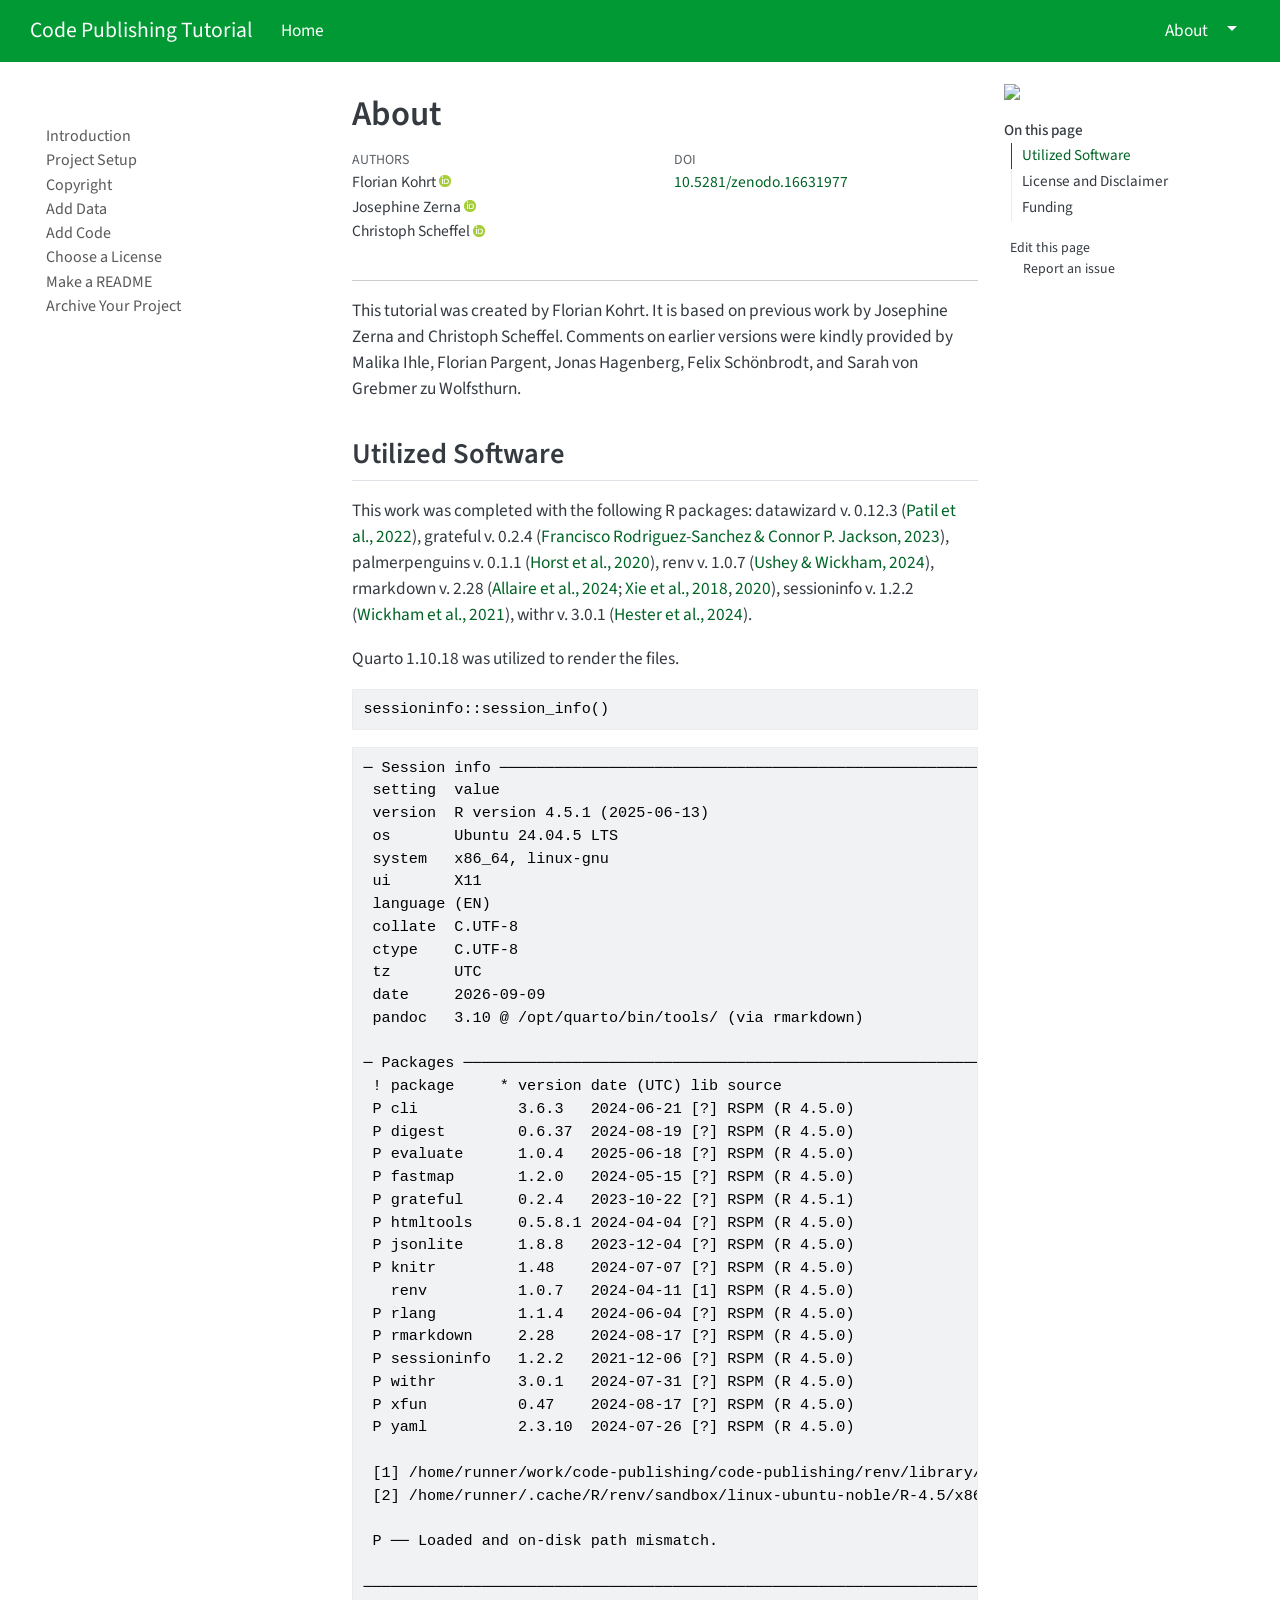
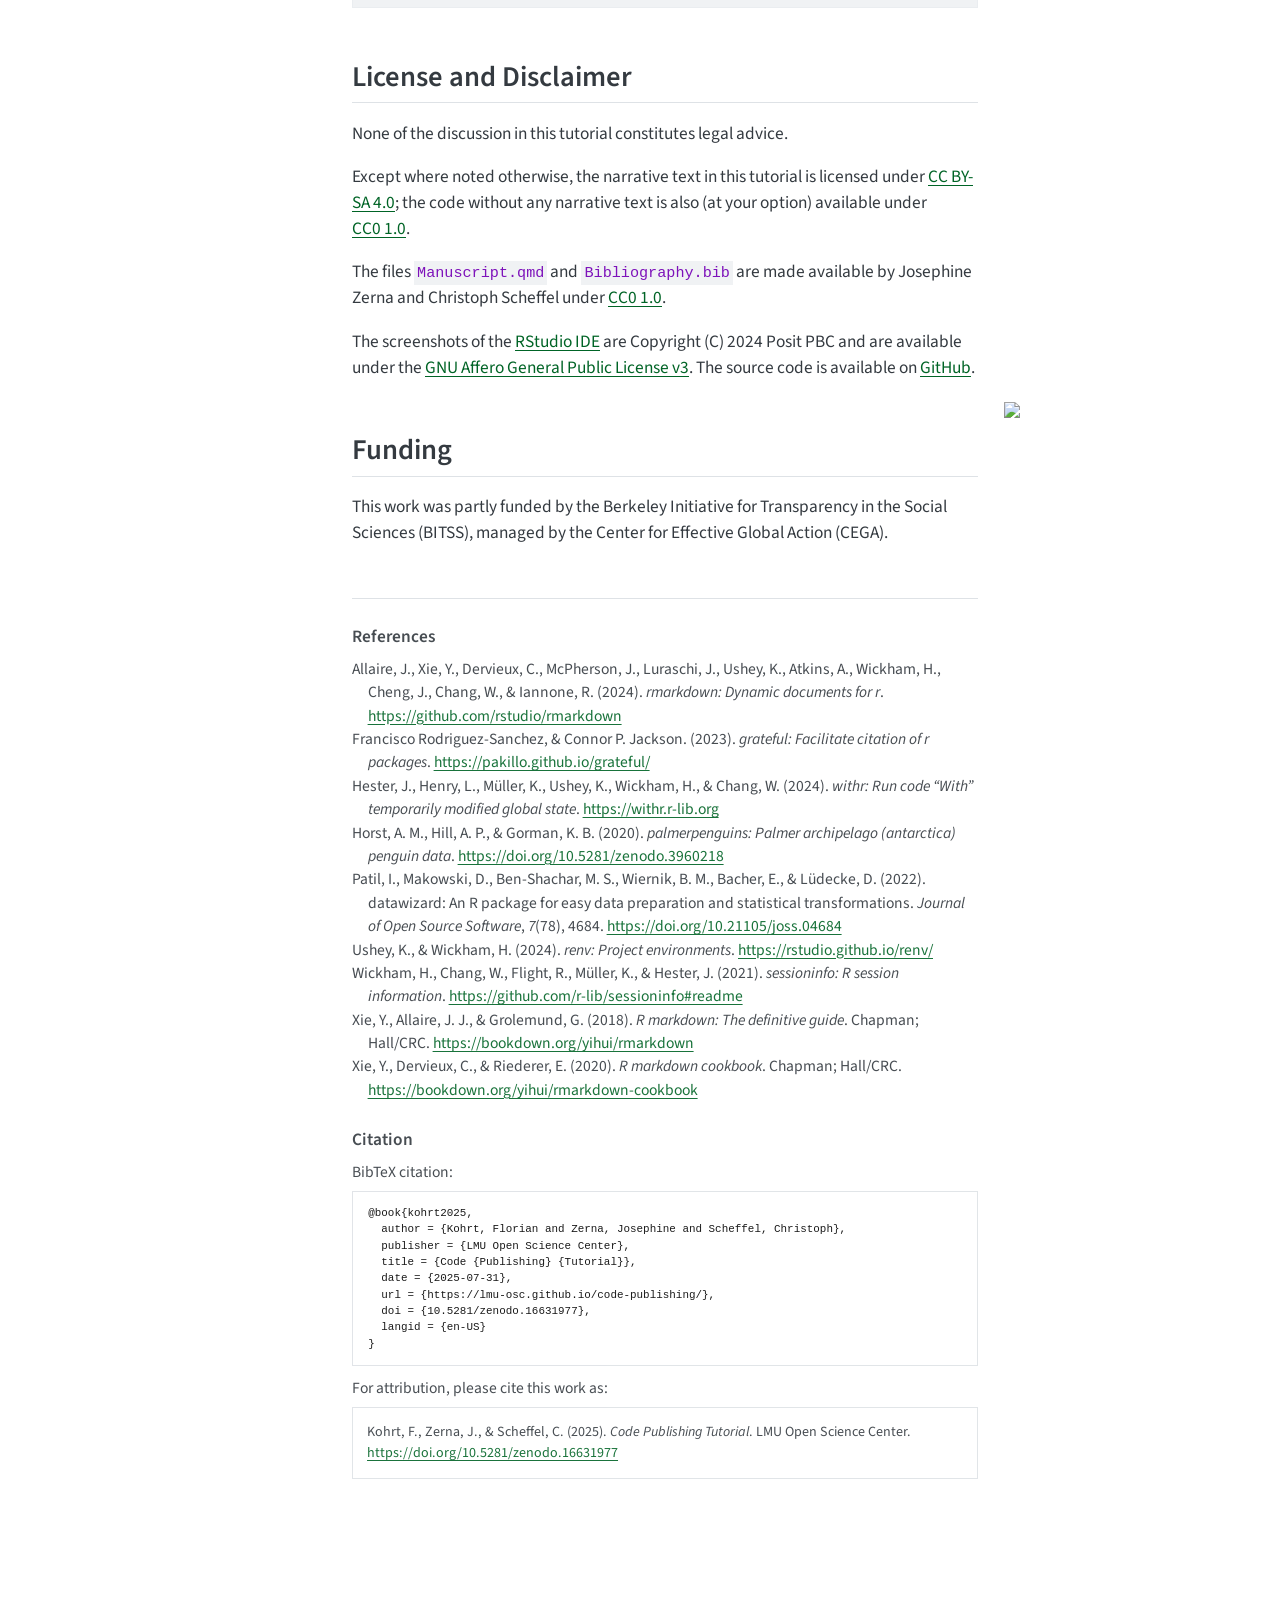
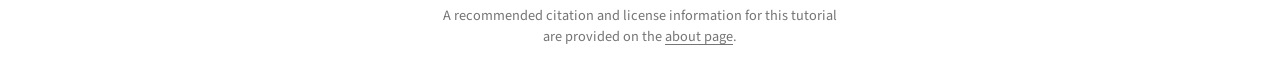
==== commit 2118f42c: "Built site for gh-pages" ====
--- a/about.html
+++ b/about.html
@@ -328,7 +328,7 @@
 <div class="code-copy-outer-scaffold"><div class="sourceCode" id="cb2"><pre class="sourceCode txt code-overflow-scroll code-with-copy"><code class="sourceCode default"><span id="cb2-1"><a href="#cb2-1" aria-hidden="true" tabindex="-1"></a>─ Session info ───────────────────────────────────────────────────────────────</span>
 <span id="cb2-2"><a href="#cb2-2" aria-hidden="true" tabindex="-1"></a> setting  value</span>
 <span id="cb2-3"><a href="#cb2-3" aria-hidden="true" tabindex="-1"></a> version  R version 4.5.1 (2025-06-13)</span>
-<span id="cb2-4"><a href="#cb2-4" aria-hidden="true" tabindex="-1"></a> os       Ubuntu 24.04.4 LTS</span>
+<span id="cb2-4"><a href="#cb2-4" aria-hidden="true" tabindex="-1"></a> os       Ubuntu 24.04.5 LTS</span>
 <span id="cb2-5"><a href="#cb2-5" aria-hidden="true" tabindex="-1"></a> system   x86_64, linux-gnu</span>
 <span id="cb2-6"><a href="#cb2-6" aria-hidden="true" tabindex="-1"></a> ui       X11</span>
 <span id="cb2-7"><a href="#cb2-7" aria-hidden="true" tabindex="-1"></a> language (EN)</span>
